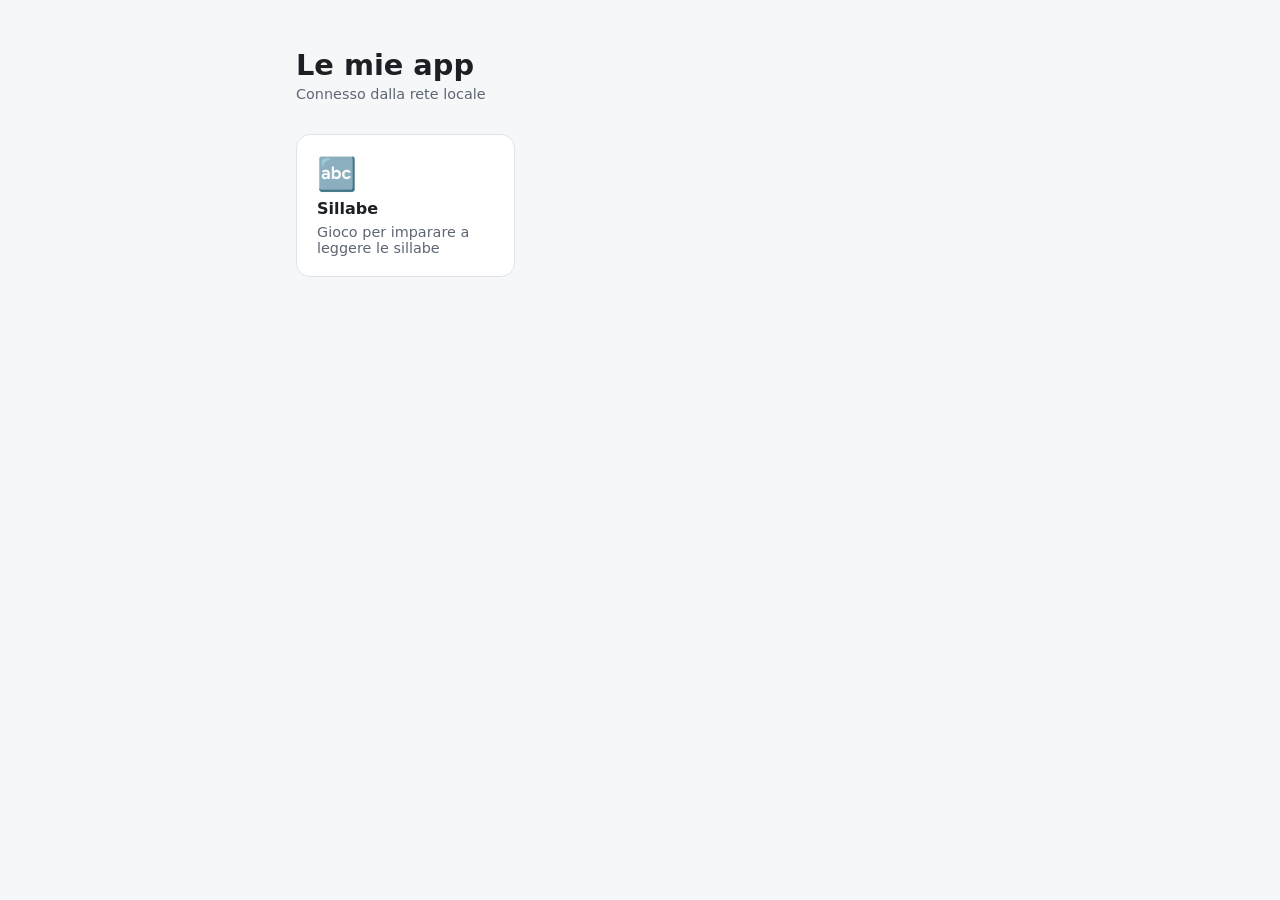
==== app/index.html @ 803d0923 "Aggiunge la homepage con Docker, nginx e update.sh Sito statico con un elenco di app (per ora Sillab" ====
<!doctype html>
<html lang="it">
<head>
  <meta charset="utf-8">
  <meta name="viewport" content="width=device-width, initial-scale=1">
  <title>Home</title>
  <link rel="stylesheet" href="style.css">
</head>
<body>
  <main>
    <h1>Le mie app</h1>
    <p class="sub" id="where"></p>
    <ul class="grid" id="apps"></ul>
  </main>
  <script src="apps.js"></script>
</body>
</html>
---- app/style.css ----
:root {
  --bg: #f6f7f9;
  --fg: #1c1f24;
  --muted: #5d6673;
  --card: #ffffff;
  --border: #dfe3e8;
  --accent: #2f6fed;
}

@media (prefers-color-scheme: dark) {
  :root {
    --bg: #14171c;
    --fg: #eceff3;
    --muted: #9aa4b2;
    --card: #1e2229;
    --border: #2e343d;
    --accent: #6c9cff;
  }
}

* { box-sizing: border-box; }

body {
  margin: 0;
  background: var(--bg);
  color: var(--fg);
  font-family: system-ui, -apple-system, "Segoe UI", sans-serif;
}

main {
  max-width: 720px;
  margin: 0 auto;
  padding: 48px 16px;
}

h1 { margin: 0 0 4px; font-size: 1.8rem; }
.sub { margin: 0 0 32px; color: var(--muted); font-size: 0.9rem; }

.grid {
  list-style: none;
  margin: 0;
  padding: 0;
  display: grid;
  grid-template-columns: repeat(auto-fill, minmax(200px, 1fr));
  gap: 16px;
}

.card {
  display: flex;
  flex-direction: column;
  gap: 6px;
  padding: 20px;
  background: var(--card);
  border: 1px solid var(--border);
  border-radius: 14px;
  color: inherit;
  text-decoration: none;
  transition: border-color 0.15s, transform 0.15s;
}

.card:hover, .card:focus-visible {
  border-color: var(--accent);
  transform: translateY(-2px);
}

.icon { font-size: 2rem; }
.desc { color: var(--muted); font-size: 0.9rem; }
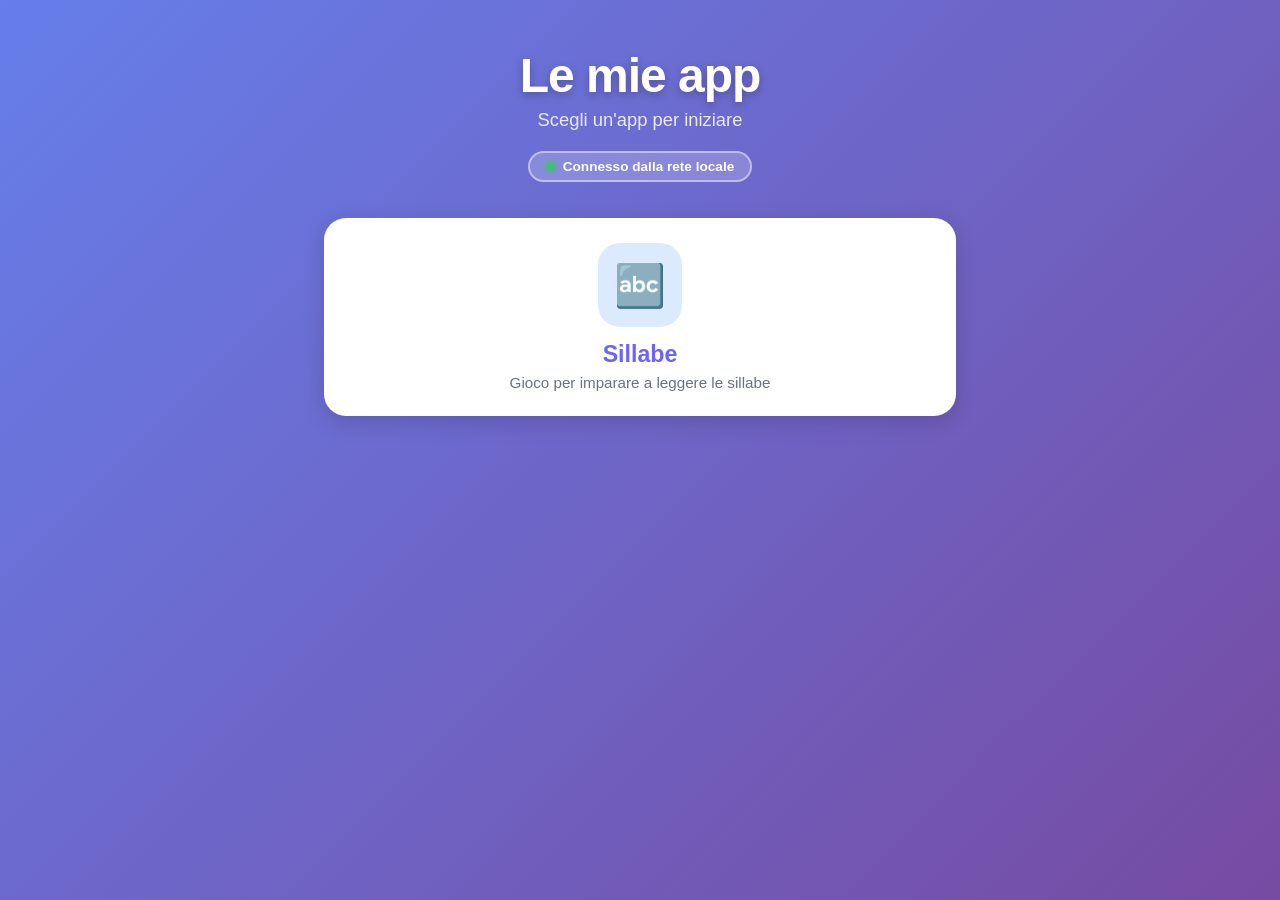
==== commit 44a28342: "Rifà la grafica della homepage nello stile di Sillabe Sfondo a gradiente viola, titolo bianco con om" ====
--- a/app/index.html
+++ b/app/index.html
@@ -1,16 +1,17 @@
-<!doctype html>
+<!DOCTYPE html>
 <html lang="it">
 <head>
-  <meta charset="utf-8">
-  <meta name="viewport" content="width=device-width, initial-scale=1">
+  <meta charset="UTF-8">
+  <meta name="viewport" content="width=device-width, initial-scale=1.0">
   <title>Home</title>
   <link rel="stylesheet" href="style.css">
 </head>
 <body>
   <main>
-    <h1>Le mie app</h1>
-    <p class="sub" id="where"></p>
-    <ul class="grid" id="apps"></ul>
+    <h1 class="title">Le mie app</h1>
+    <p class="subtitle">Scegli un'app per iniziare</p>
+    <span id="where" class="badge"></span>
+    <ul id="apps" class="grid"></ul>
   </main>
   <script src="apps.js"></script>
 </body>
--- a/app/style.css
+++ b/app/style.css
@@ -1,67 +1,143 @@
-:root {
-  --bg: #f6f7f9;
-  --fg: #1c1f24;
-  --muted: #5d6673;
-  --card: #ffffff;
-  --border: #dfe3e8;
-  --accent: #2f6fed;
+*, *::before, *::after {
+  box-sizing: border-box;
+  margin: 0;
+  padding: 0;
 }
 
-@media (prefers-color-scheme: dark) {
-  :root {
-    --bg: #14171c;
-    --fg: #eceff3;
-    --muted: #9aa4b2;
-    --card: #1e2229;
-    --border: #2e343d;
-    --accent: #6c9cff;
-  }
-}
-
-* { box-sizing: border-box; }
-
 body {
-  margin: 0;
-  background: var(--bg);
-  color: var(--fg);
-  font-family: system-ui, -apple-system, "Segoe UI", sans-serif;
+  font-family: 'Segoe UI', Arial, sans-serif;
+  background: linear-gradient(135deg, #667eea 0%, #764ba2 100%);
+  min-height: 100vh;
+  display: flex;
+  justify-content: center;
+  overflow-x: hidden;
 }
 
 main {
-  max-width: 720px;
-  margin: 0 auto;
-  padding: 48px 16px;
+  width: 100%;
+  max-width: 680px;
+  padding: 3rem 1.5rem 3rem;
+  display: flex;
+  flex-direction: column;
+  align-items: center;
 }
 
-h1 { margin: 0 0 4px; font-size: 1.8rem; }
-.sub { margin: 0 0 32px; color: var(--muted); font-size: 0.9rem; }
+.title {
+  font-size: 3rem;
+  font-weight: 800;
+  color: #fff;
+  text-shadow: 0 3px 8px rgba(0,0,0,0.25);
+  letter-spacing: -1px;
+  margin-bottom: 0.4rem;
+}
+
+.subtitle {
+  color: rgba(255,255,255,0.85);
+  font-size: 1.15rem;
+  margin-bottom: 1.2rem;
+  text-align: center;
+}
+
+/* Pillola traslucida con lo stato della connessione */
+.badge {
+  display: inline-flex;
+  align-items: center;
+  gap: 0.5rem;
+  padding: 0.4rem 1rem;
+  margin-bottom: 2.2rem;
+  background: rgba(255,255,255,0.2);
+  border: 2px solid rgba(255,255,255,0.45);
+  border-radius: 25px;
+  color: #fff;
+  font-size: 0.85rem;
+  font-weight: 600;
+  backdrop-filter: blur(6px);
+  -webkit-backdrop-filter: blur(6px);
+}
+.badge::before {
+  content: "";
+  width: 9px;
+  height: 9px;
+  border-radius: 50%;
+  background: #48BB78;
+  box-shadow: 0 0 0 3px rgba(72,187,120,0.35);
+}
 
 .grid {
   list-style: none;
-  margin: 0;
-  padding: 0;
+  width: 100%;
   display: grid;
-  grid-template-columns: repeat(auto-fill, minmax(200px, 1fr));
-  gap: 16px;
+  grid-template-columns: repeat(auto-fit, minmax(190px, 1fr));
+  gap: 1.1rem;
+}
+
+.grid li {
+  animation: celebrate 0.55s cubic-bezier(0.34,1.56,0.64,1) both;
 }
 
 .card {
+  height: 100%;
   display: flex;
   flex-direction: column;
-  gap: 6px;
-  padding: 20px;
-  background: var(--card);
-  border: 1px solid var(--border);
-  border-radius: 14px;
+  align-items: center;
+  text-align: center;
+  gap: 0.35rem;
+  padding: 1.6rem 1.2rem 1.4rem;
+  background: #fff;
+  border-radius: 22px;
   color: inherit;
   text-decoration: none;
-  transition: border-color 0.15s, transform 0.15s;
+  box-shadow: 0 6px 22px rgba(0,0,0,0.15);
+  transition: transform 0.18s, box-shadow 0.18s;
+}
+.card:hover, .card:focus-visible {
+  transform: translateY(-4px);
+  box-shadow: 0 10px 30px rgba(0,0,0,0.22);
+  outline: none;
+}
+.card:active { transform: translateY(-1px); }
+
+.icon {
+  width: 84px;
+  height: 84px;
+  border-radius: 22px;
+  display: flex;
+  align-items: center;
+  justify-content: center;
+  font-size: 2.6rem;
+  margin-bottom: 0.5rem;
+}
+.tone-0 .icon { background: #dbeafe; }
+.tone-1 .icon { background: #fce7f3; }
+.tone-2 .icon { background: #d1fae5; }
+.tone-3 .icon { background: #fef3c7; }
+
+.name {
+  font-size: 1.45rem;
+  font-weight: 800;
+  color: #6C63FF;
 }
 
-.card:hover, .card:focus-visible {
-  border-color: var(--accent);
-  transform: translateY(-2px);
+.desc {
+  color: #6b7280;
+  font-size: 0.95rem;
+  line-height: 1.35;
 }
 
-.icon { font-size: 2rem; }
-.desc { color: var(--muted); font-size: 0.9rem; }
+@keyframes celebrate {
+  0%   { transform: scale(0.4); opacity: 0; }
+  65%  { transform: scale(1.06); opacity: 1; }
+  100% { transform: scale(1);   opacity: 1; }
+}
+
+@media (max-width: 480px) {
+  main   { padding-top: 2rem; }
+  .title { font-size: 2.2rem; }
+  .grid  { grid-template-columns: 1fr; }
+  .icon  { width: 72px; height: 72px; font-size: 2.2rem; }
+}
+
+@media (prefers-reduced-motion: reduce) {
+  .grid li { animation: none; }
+  .card { transition: none; }
+}
